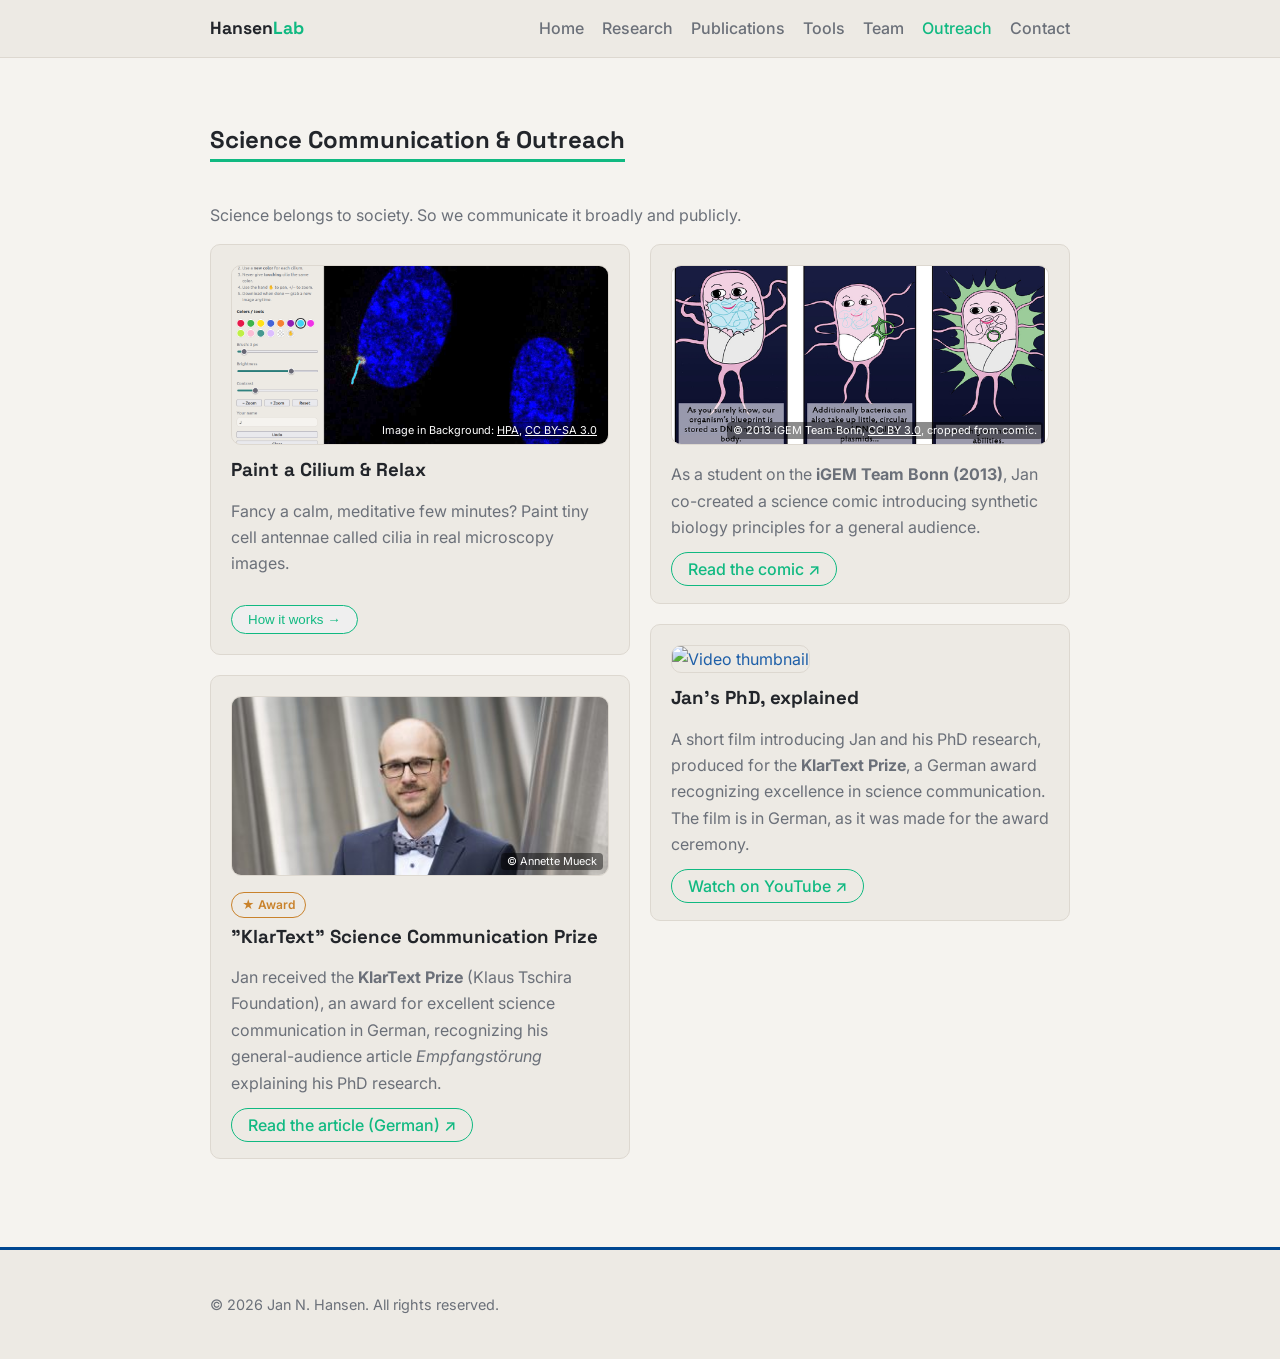
==== outreach.html @ 6ddb0f62 "First Commit" ====
<!DOCTYPE html>
<html lang="en">
<head>
  <meta charset="UTF-8">
  <meta name="viewport" content="width=device-width, initial-scale=1.0">
  <title>Outreach — Hansen Lab</title>
  <link rel="preconnect" href="https://fonts.googleapis.com">
  <link href="https://fonts.googleapis.com/css2?family=Inter:wght@400;500;700&family=Space+Grotesk:wght@500;700&display=swap" rel="stylesheet">
  <link rel="stylesheet" href="style.css">
</head>
<body data-page="outreach">

  <!-- NAV bar -->
  <div id="nav-placeholder"></div>

  <section>
    <div class="container">
      <h2>Science Communication &amp; Outreach</h2>
      <p style="color:var(--muted); max-width:700px;">
        Science belongs to society. So we communicate it broadly and publicly.
      </p>

      <div class="outreach-grid">

	<!-- ===== TILE: Paint the Cilia game ===== -->
	<div class="card outreach-card">
	  <figure class="thumb-figure">
	    <img class="thumb" src="images/outreach/paint_cilium_thumb.png"
		 alt="Screenshot of the Paint the Cilia game with cilia painted in different colors">
	    <figcaption class="photo-credit">
	      Image in Background: <a href="https://www.proteinatlas.org/" target="_blank">HPA</a>,
	      <a href="https://creativecommons.org/licenses/by-sa/3.0/" target="_blank">CC BY-SA 3.0</a>
	    </figcaption>
	  </figure>
	  <h3>Paint a Cilium &amp; Relax</h3>
          <p>
            Fancy a calm, meditative few minutes? Paint tiny cell antennae called cilia in real
            microscopy images.
          </p>
	  <button class="btn" onclick="document.getElementById('modal-game').showModal()">How it works →</button>
	</div>

        <!-- ===== TILE: KlarText Prize (article) ===== -->
        <div class="card outreach-card">
          <figure class="thumb-figure">
            <a href="https://klartext-preis.de/preistraeger/dr-jan-niklas-hansen/" target="_blank">
                <img class="thumb" src="images/outreach/klartext_photo_copyright-Annette-Mueck.jpg"
                    alt="Portrait at the KlarText Prize ceremony"
                    style="object-position: center 20%;">
            </a>
            <figcaption class="photo-credit">&copy; Annette Mueck</figcaption>
          </figure>
          <span class="award-badge">★ Award</span>
          <h3>"KlarText" Science Communication Prize</h3>
          <p>
            Jan received the <b>KlarText Prize</b> (Klaus Tschira Foundation), an award for 
            excellent science communication in German, recognizing his general-audience article
            <i>Empfangstörung</i> explaining his PhD research.
          </p>
          <a class="btn" href="https://klartext-preis.de/meldungen/empfangsstoerung/" target="_blank">Read the article (German) ↗</a>
        </div>
        
        <!-- ===== TILE: Science Comic ===== -->
        <div class="card outreach-card">
          <figure class="thumb-figure">            
            <a href="https://2013.igem.org/Team:Bonn/HP/comic" target="_blank">
                <img class="thumb" src="images/outreach/igem_comic_thumb_iGEMTeamBonn2013.png"
                    alt="Panel from the synthetic-biology science comic">
            </a>
            <figcaption class="photo-credit">
              &copy; 2013 iGEM Team Bonn,
              <a href="https://creativecommons.org/licenses/by/3.0/" target="_blank">CC BY 3.0</a>, cropped from comic.
            </figcaption>
          </figure>
          <p>
            As a student on the <b>iGEM Team Bonn (2013)</b>, Jan co-created a science comic introducing
            synthetic biology principles for a general audience.
          </p>
          <a class="btn" href="https://2013.igem.org/Team:Bonn/HP/comic" target="_blank">Read the comic ↗</a>
        </div>

        <!-- ===== TILE: KlarText intro video ===== -->
        <div class="card outreach-card">
            <a href="https://www.youtube.com/watch?v=p9mUuIWWD0o" target="_blank">
                <img class="thumb" src="https://img.youtube.com/vi/p9mUuIWWD0o/hqdefault.jpg" alt="Video thumbnail">
            </a>
            <h3>Jan's PhD, explained</h3>
            <p>
            A short film introducing Jan and his PhD research, produced for the
            <b>KlarText Prize</b>, a German award recognizing excellence in science communication.
            The film is in German, as it was made for the award ceremony.
            </p>
            <a class="btn" href="https://www.youtube.com/watch?v=p9mUuIWWD0o" target="_blank">Watch on YouTube ↗</a>
        </div>

        


      </div>
    </div>
  </section>
  
  <!-- ===== MODALS ===== -->  
  
  <dialog class="tool-modal" id="modal-game">
    <button class="modal-close" onclick="this.closest('dialog').close()" aria-label="Close">&times;</button>
    <div class="modal-body">
      <div class="modal-header"><h3 style="margin:0;">🎨 Paint a Cilium</h3></div>

      <figure style="margin:14px 0;">
        <img class="figure" src="images/outreach/paint_cilium_thumb.png"
             alt="Screenshot of the Paint the Cilia game with cilia painted in different colors">
        <figcaption style="font-size:0.8rem; color:var(--muted); margin-top:6px;">
          Microscopy image from the
          <a href="https://www.proteinatlas.org/" target="_blank">Human Protein Atlas</a>,
          licensed under <a href="https://creativecommons.org/licenses/by-sa/3.0/" target="_blank">CC&nbsp;BY-SA&nbsp;3.0</a>;
          cilia data from
          <a href="https://doi.org/10.1016/j.cell.2025.08.039" target="_blank">Hansen et&nbsp;al., <i>Cell</i> 2025</a>
          (<a href="http://creativecommons.org/licenses/by/4.0/" target="_blank">CC&nbsp;BY&nbsp;4.0</a>).
        </figcaption>
      </figure>
      
      <p>
        Take a relaxing moment. You'll see microscopy images of <b>primary cilia</b> —
        tiny antenna-like organelles on cells. Cilia are visible in <b>red</b>; the
        <b>basal body</b> — the structure anchoring the cilium to the cell — is
        <b>yellow</b>; the cell <b>nucleus</b> is <b>blue</b>.
      </p>
      
      <p>
        Do scientists really do this? Yes, they do! Many AI models to detect subcellular
        structures have been trained by scientists marking structures in real microscopy
        images.
      </p>
      
      <p style="color:var(--muted); font-size:0.95rem;"><b>How to play:</b></p>
      <ol style="color:var(--muted); font-size:0.95rem; line-height:1.6;">
        <li>Pick a color and <b>paint over one cilium</b>.</li>
        <li>Use a <b>different color</b> for each separate cilium.</li>
        <li>Golden rule: <b>never give two touching cilia the same color</b>.</li>
        <li>Feedback: At the top of the image, our app gives you <b>feedback</b> on whether you hit a signal-intense region = you hit a cilium.</li>
        <li>If needed, adjust brightness/contrast to see faint cilia; use the eraser or undo to fix mistakes.</li>
        <li>You can <b>download your annotation</b> and share it with us (if you like) or train your own AI model with it.</li>
        <li>Load a new image any time.</li>
      </ol>
      <p style="color:var(--muted); font-size:0.85rem;">No experience needed — every contribution helps!</p>
      <div class="links">
        <a href="game.html">Start painting →</a>
      </div>
    </div>
  </dialog>
  
  <!-- ===== FOOTER ===== -->  
  <div id="footer-placeholder"></div>
  
  
  <!-- Add modal -->
  <script>
    document.querySelectorAll('dialog.tool-modal').forEach(function (d) {
      d.addEventListener('click', function (e) { if (e.target === d) d.close(); });
    });
  </script>
  
  <!-- Add nav and footer -->
  <script>
    // Measure the real nav height and store it as a CSS variable
    function setNavHeight() {
      const nav = document.querySelector('nav');
      if (nav) {
        document.documentElement.style.setProperty('--nav-height', nav.offsetHeight + 'px');
      }
    }
    
    // Header
    fetch('nav.html')
      .then(r => r.text())
      .then(html => {
        const placeholder = document.getElementById('nav-placeholder');
        placeholder.outerHTML = html;   // replaces the div with the nav directly

        // highlight active page
        const page = document.body.dataset.page;
        const link = document.querySelector('[data-nav="' + page + '"]');
        if (link) link.classList.add('active');

        // measure nav height (after nav is in the DOM)
        setNavHeight();
        window.addEventListener('resize', setNavHeight);
      });

    // FOOTER
    fetch('footer.html')
      .then(r => r.text())
      .then(html => {
        const ph = document.getElementById('footer-placeholder');
        ph.outerHTML = html;
      });
  </script>
  
</body>
</html>
---- style.css ----
/* =========================================================
   GLOBAL STYLES — edit variables below to recolor the site
   ========================================================= */
:root {
  --bg: #F5F3EF;            /* warm off-white (soft, not pure white) */
  --surface: #EDEAE4;       /* cards sit slightly brighter than bg */
  --border: #DDD8D0;        /* subtle warm borders */
  --text: #22252A;          /* near-anthracite text (was the old bg) */
  --muted: #6B7079;         /* muted gray */
  --accent: #10B981;        /* slightly deeper green for contrast on light bg */
  --accent-warm: #C9822B;   /* deeper amber so it's readable on light */
  --kth-blue: #1E5FA8;      /* KTH-family blue, darkened for light-mode links */
  --kth-blue-true: #004791; /* official KTH blue (footer strip) */

  --maxwidth: 900px;
  --radius: 10px;

  --nav-height: 56px;
}

/* ---------- Base ---------- */
* { box-sizing: border-box; }
body {
  margin: 0;
  background: var(--bg);
  color: var(--text);
  font-family: "Inter", system-ui, sans-serif;
  line-height: 1.65;
}
h1, h2, h3 { font-family: "Space Grotesk", "Inter", sans-serif; line-height: 1.2; }
a { color: var(--kth-blue); text-decoration: none; }
a:hover { text-decoration: underline; }

.container { max-width: var(--maxwidth); margin: 0 auto; padding: 0 20px; }

/* ---------- Nav bar (shared across all pages) ---------- */
nav {
  border-bottom: 1px solid var(--border);
  background: var(--surface);
  position: sticky; top: 0; z-index: 10;
}
nav .container {
  display: flex; align-items: center; justify-content: space-between;
  padding-top: 14px; padding-bottom: 14px; flex-wrap: wrap;
}
nav a.brand { font-family: "Space Grotesk", sans-serif; font-weight: 700; font-size: 1.1rem; color: var(--text); }
nav a.brand:hover { color: var(--text)}   /* no decoration on hover */
nav a.brand span { color: var(--accent); }           /* colored accent in lab name */
nav ul { list-style: none; display: flex; gap: 18px; margin: 0; padding: 0; flex-wrap: wrap; }
nav a { color: var(--muted); font-weight: 500; }
nav a:hover, nav a.active { color: var(--accent); text-decoration: none; }


/* ---------- Section spacing ---------- */
section { padding: 48px 0; }
section h2 {
  display: inline-block;
  border-bottom: 3px solid var(--accent);           /* green underline accent */
  padding-bottom: 4px; margin-bottom: 24px;
}

/* ---------- Hero (home) ---------- */
.hero { padding: 72px 0 40px; }
.hero h1 { font-size: 2.6rem; margin: 0 0 10px; }
.hero .tagline { color: var(--muted); font-size: 1.2rem; max-width: 620px; }

/* ---------- Recruiting / opening banner (amber) ---------- */
.banner {
  background: rgba(232,176,75,0.12);
  border: 1px solid var(--accent-warm);
  color: var(--accent-warm);
  border-radius: var(--radius);
  padding: 14px 18px; margin: 24px 0; font-weight: 500;
}

/* ---------- Cards (news, tools, people) ---------- */
.card {
  background: var(--surface);
  border: 1px solid var(--border);
  border-radius: var(--radius);
  padding: 20px; margin-bottom: 18px;
}
.card h3 { margin-top: 0; }

.grid { display: grid; grid-template-columns: repeat(auto-fill, minmax(260px, 1fr)); gap: 18px; }

/* ---------- Keyword tags/chips ---------- */
.tag {
  display: inline-block; font-size: 0.8rem; color: var(--accent);
  border: 1px solid var(--accent); border-radius: 999px;
  padding: 2px 10px; margin: 2px 4px 2px 0;
}

/* ---------- Publications list ---------- */
.pub-year { color: var(--accent); font-family: "Space Grotesk", sans-serif; margin-top: 28px; }
.pub {
  padding: 12px 0; border-bottom: 1px solid var(--border);
}
.pub .authors { color: var(--muted); font-size: 0.95rem; }
.pub .venue { font-style: italic; color: var(--muted); }
.pub b { color: var(--text); }   /* highlight your name in bold */

/* ---------- People ---------- */
.person { display: flex; gap: 18px; align-items: center; }
.person img { width: 96px; height: 96px; border-radius: 50%; object-fit: cover; border: 2px solid var(--accent); }

/* ---------- Images ---------- */
img.figure { max-width: 100%; border-radius: var(--radius); border: 1px solid var(--border); }

/* ---------- Footer ---------- */
footer {
  border-top: 3px solid var(--kth-blue-true);   /* KTH affiliation strip */
  background: var(--surface);
  color: var(--muted);
  padding: 28px 0; margin-top: 40px; font-size: 0.9rem;
  position: relative; z-index: 2;
}

/* ---------- Responsive ---------- */
@media (max-width: 600px) {
  .hero h1 { font-size: 2rem; }
  .person { flex-direction: column; text-align: center; }
}

/* ---------- Links ---------- */
.person .links { margin-top: 8px; }
.person .links a {
  display: inline-block; margin-right: 10px; font-size: 0.9rem;
  border: 1px solid var(--kth-blue); color: var(--kth-blue);
  border-radius: 999px; padding: 3px 12px;
}
.person .links a:hover { background: var(--kth-blue); color: #fff; text-decoration: none; }

/* ORCID iD display (per ORCID iD Display Guidelines) */
.orcid-id a,
.orcid-id img {
  border: none !important;
  border-radius: 0 !important;
  outline: none !important;
  box-shadow: none !important;
  background: none !important;
  width: auto;
  padding: 0;
}
.orcid-id img { width: 16px !important; height: 16px !important; }
.orcid-id a:hover { border: none; background: none; }

/* =========================================================
   BACKGROUND CAROUSEL
   Captions live INSIDE .carousel; dots + scroll-hint live
   inside .hero-spacer. The gradient is on the carousel so
   captions can sit above it, and the spacer is transparent
   + pointer-events:none so the carousel shows through.
   ========================================================= */
.carousel {
  position: fixed;
  inset: 0;
  height: 100vh;
  overflow: hidden;
  z-index: 0;                 /* behind hero-spacer + content */
}

/* Slides stack and cross-fade */
.carousel .slide {
  position: absolute; inset: 0;
  opacity: 0;
  transition: opacity 1s ease;
  z-index: 1;
}
.carousel .slide.active { opacity: 1; z-index: 2; }

/* Default image: fill and crop */
.carousel .slide img {
  width: 100%; height: 100%;
  object-fit: cover;
  display: block;
}


/* Default video: fill and crop (same as images) */
.carousel .slide video {
  position: absolute;
  top: 0; left: 0;
  width: 100%;
  height: 100%;
  object-fit: cover;
  object-position: center center;
  display: block;
}

/* CONTAIN modifier: full HEIGHT visible, black bars left/right */
.carousel .slide.contain {
  background: #000;
  display: flex;
  align-items: center;
  justify-content: center;    /* center image; black bars on sides */
}
.carousel .slide.contain img {
  height: 100%;               /* always fill full height */
  width: auto;                /* width follows aspect ratio */
  max-width: none;            /* allow narrower-than-slide (bars on sides) */
  object-fit: contain;
}

/* CONTAIN modifier for video too */
.carousel .slide.contain video {
  height: 100%;
  width: auto;
  max-width: none;
  object-fit: contain;
}

/* Readability gradient — INSIDE the carousel, above images, below caption.
   (Moved here from .hero-spacer so it no longer covers the captions.) */
.carousel::after {
  content: "";
  position: absolute; inset: 0;
  background: linear-gradient(to bottom, rgba(0,0,0,0) 55%, rgba(0,0,0,0.5) 100%);
  z-index: 3;                 /* above slide images */
  pointer-events: none;       /* never blocks clicks */
}

/* Caption — bottom-left, ABOVE the gradient so it is visible */
.carousel .caption {
  position: absolute;
  left: 0; bottom: 10px;     /* sits above the tagline/dots/arrow area */
  z-index: 4;                 /* above gradient (3) */
  max-width: 70%;
  background: rgba(34,37,42,0.7);
  color: #fff;
  font-size: 0.85rem;
  padding: 8px 14px;
  border-top-right-radius: var(--radius);
  border-bottom-right-radius: var(--radius);
  pointer-events: auto;       /* caption links clickable */
}
.carousel .caption a { color: #fff; text-decoration: underline; }
.carousel .caption a:hover { color: var(--accent); }

/* Only the active slide's caption shows */
.carousel .slide:not(.active) .caption { display: none; }

/* =========================================================
   CAROUSEL HERO SPACER (title + dots + scroll arrow)
   Transparent and click-through so the carousel (with its
   captions) shows underneath; individual children re-enable
   pointer events where needed.
   ========================================================= */
.hero-spacer {
  position: relative;
  z-index: 1;                 /* above carousel (0), below content-panel (2) */
  height: calc(100vh - 56px); 
  display: flex; flex-direction: column; justify-content: flex-end;
  padding-bottom: 40px;
  pointer-events: none;       /* let clicks pass through to carousel captions */
  /* NOTE: gradient intentionally removed — it now lives on .carousel::after */
}
.hero-spacer .container { pointer-events: none; }
.hero-spacer h1 {
  color: #fff; font-size: 3rem; margin: 0 0 10px;
  pointer-events: auto;
}
.hero-spacer .tagline {
  color: #f0f0f0; font-size: 1.25rem; max-width: 620px;
  pointer-events: auto;
}

/* Dots (inside the spacer) — re-enable clicks */
.carousel-dots {
  position: relative;
  z-index: 3;
  text-align: center;
  margin-top: 20px;
  pointer-events: auto;
}
.carousel-dots button {
  width: 10px; height: 10px; border-radius: 50%; border: none;
  margin: 0 4px; padding: 0; cursor: pointer;
  background: rgba(255,255,255,0.5);
}
.carousel-dots button.active { background: var(--accent); }

/* Scroll-down arrow (inside the spacer) */
.scroll-hint {
  text-align: center;
  margin-top: 14px;
  pointer-events: auto;
}
.scroll-hint .chevron {
  display: block; margin: 0 auto;
  width: 22px; height: 22px;
  border-right: 2px solid var(--accent);
  border-bottom: 2px solid var(--accent);
  transform: rotate(45deg);
  animation: bounce 1.8s infinite;
}
@keyframes bounce {
  0%, 100% { transform: rotate(45deg) translate(0, 0); }
  50%      { transform: rotate(45deg) translate(4px, 4px); }
}

/* =========================================================
   CAROUSEL CONTENT PANEL (scrolls over carousel)
   ========================================================= */
.content-panel {
  position: relative;
  z-index: 2;
  background: var(--bg);
  box-shadow: 0 -20px 40px rgba(0,0,0,0.15);
  border-top-left-radius: 24px; border-top-right-radius: 24px;
}

/* =========================================================
   CAROUSEL FOR MOBILE
   ========================================================= */
@media (max-width: 1000px) {
  .carousel { height: 85vh; }

  /* Home page hero spacer */
  body[data-page="home"] .hero-spacer {
    height: calc(85vh - var(--nav-height));
    overflow: hidden;
    justify-content: flex-end;
  }
  body[data-page="home"] .hero-spacer h1 { font-size: 1.6rem; margin-bottom: 8px; }
  body[data-page="home"] .hero-spacer .tagline { font-size: 0.9rem; }
  body[data-page="home"] .hero-spacer .tagline-full { display: none; }
}

/* =========================================================
   TOOLS: full-screen map hero (content scrolls over)
   ========================================================= */

/* Fixed map background — sized by WIDTH, natural aspect ratio */
.map-hero {
  position: fixed;
  top: var(--nav-height); /* not 0 to start below the nav */
  left: 0; right: 0;
  width: 100%;
  z-index: 0;
  overflow: hidden;
  background: var(--bg);
}
.map-hero .map-stack {
  position: relative;
  width: 100%;
}
.map-hero .map-stack img {
  position: absolute; top: 0; left: 0;
  width: 100%; height: auto;      /* full width, natural height */
  display: block;
}
/* Base image is in normal flow so the stack has correct height */
.map-hero .map-stack img.map-base { position: relative; }

/* Dot layers cross-fade through the progression */
.map-hero .map-stack img.map-dots {
  opacity: 0;
  animation-duration: 6s;
  animation-timing-function: ease;
  animation-fill-mode: forwards;
}
.map-hero .map-stack img.dots-1 { animation-name: fadeInOut; animation-delay: 0.6s; }
.map-hero .map-stack img.dots-2 { animation-name: fadeInStay; animation-delay: 2.5s; }
@keyframes fadeInOut  { 0%{opacity:0} 25%{opacity:1} 75%{opacity:1} 100%{opacity:0} }
@keyframes fadeInStay { 0%{opacity:0} 40%{opacity:1} 100%{opacity:1} }

/* ---- Transparent spacer: one screenful, heading at BOTTOM (like home) ---- */
.map-hero-spacer {
  width: 100%;
  aspect-ratio: 2100 / 1420;   /* matches your map image */
  max-height: calc(93vh - var(--nav-height));   /* account for nav, regarding vh: never taller than the screen, reduced from 100 to show white bar */
  margin-top: var(--nav-height);                 /* push spacer content below nav too */
  position: relative; z-index: 1;
  display: flex; flex-direction: column; justify-content: flex-end;
  padding-bottom: 40px;
  background: linear-gradient(to bottom, rgba(0,0,0,0) 25%, rgba(0,0,0,0.45) 100%);
}
.map-hero-spacer h1 {
  color: #fff;
  font-size: 2rem;
  max-width: 820px;
  line-height: 1.3;
  margin: 0 0 20px;
}

/* Scroll-down hint */
.scroll-hint { text-align: center; }
.scroll-hint a { color: #f0f0f0; font-size: 0.95rem; text-decoration: none; }
.scroll-hint a:hover { color: var(--accent); }
.scroll-hint .chevron {
  display: block; margin: 10px auto 0;   /* auto = centered horizontally */
  width: 22px; height: 22px;
  border-right: 2px solid var(--accent); border-bottom: 2px solid var(--accent);
  transform: rotate(45deg); animation: bounce 1.8s infinite;
}
@keyframes bounce {
  0%,100% { transform: rotate(45deg) translate(0,0); }
  50%     { transform: rotate(45deg) translate(4px,4px); }
}

/* Content panel slides up over the map */
.content-panel {
  position: relative; z-index: 2;
  background: var(--bg);
  box-shadow: 0 -20px 40px rgba(0,0,0,0.15);
  border-top-left-radius: 24px; border-top-right-radius: 24px;
}

/* Map legend (dot color key) */
.map-legend {
  position: absolute;
  bottom: 16px; left: 20px;
  z-index: 2;
  display: flex; flex-direction: column; gap: 6px;   /* stacked vertically */
  font-size: 0.9rem; color: #f0f0f0;
}
.map-legend span { display: inline-flex; align-items: center; gap: 7px; }
.map-legend .dot { width: 12px; height: 12px; border-radius: 50%; display: inline-block; }
.map-legend .dot-spermq { background: var(--accent-warm); }  /* orange */
.map-legend .dot-ciliaq { background: var(--accent); }        /* green */

@media (max-width: 700px) {
  /* Tools map hero — scoped to the tools page to avoid conflicts */
  body[data-page="tools"] .map-hero {
    height: auto;                    /* let the map size by width */
    top: var(--nav-height);
  }
  body[data-page="tools"] .map-hero .map-stack img {
    width: 100%;                     /* full WIDTH — whole map visible */
    height: auto;                    /* height follows aspect ratio */
    object-fit: unset;
  }
  body[data-page="tools"] .map-hero-spacer {
    aspect-ratio: 2100 / 1420;       /* keep map aspect ratio */
    height: auto;
    max-height: none;
    margin-top: var(--nav-height);
  }
  body[data-page="tools"] .map-hero-spacer h1 {
    font-size: 1.4rem;               /* smaller heading on mobile */
  }
}

/* =========================================================
   TOOL CARDS (tools grid) + TOOL DETAIL PAGES
   ========================================================= */
.tool-card { text-align: center; display: flex; flex-direction: column; }
.tool-card img.tool-logo {
  width: 100%; max-width: 180px; height: 120px;
  object-fit: contain; margin: 0 auto 14px; display: block;
}
.tool-card h3 { margin: 0 0 8px; }
.tool-card p { color: var(--muted); flex-grow: 1; }
.tool-card .btn {
  display: inline-block; margin-top: 12px;
  border: 1px solid var(--accent); color: var(--accent);
  border-radius: 999px; padding: 6px 16px; font-weight: 500;
}
.tool-card .btn:hover { background: var(--accent); color: #fff; text-decoration: none; }

/* ---- Tool detail page ---- */
.tool-header { display: flex; gap: 24px; align-items: center; flex-wrap: wrap; margin-bottom: 20px; }
.tool-header img { width: 160px; height: 120px; object-fit: contain; }
.citation {
  background: var(--surface); border-left: 4px solid var(--accent);
  padding: 14px 18px; border-radius: 0 var(--radius) var(--radius) 0;
  font-size: 0.95rem; margin: 16px 0;
}
.pub-list { padding-left: 20px; }
.pub-list li { margin-bottom: 10px; color: var(--muted); font-size: 0.95rem; }
.pub-list b { color: var(--text); }
details.abstract { margin: 20px 0; }
details.abstract summary {
  cursor: pointer; font-family: "Space Grotesk", sans-serif;
  color: var(--accent); font-weight: 500;
}

/* =========================================================
   EXPANDABLE TOOL CARDS
   ========================================================= */
.tool-card .btn { cursor: pointer; background: none; font-family: inherit; font-size: inherit; }

/* The hidden expandable region */
.tool-details {
  max-height: 0; overflow: hidden;
  transition: max-height 0.4s ease;
  text-align: left;                 /* card is centered; details read better left */
}
.tool-details.open { max-height: 1200px; }   /* large enough to fit content */

.tool-details .inner {
  border-top: 1px solid var(--border);
  margin-top: 16px; padding-top: 16px;
}
.tool-details img.figure { margin: 12px 0; }
.tool-details .links { margin: 12px 0; }
.tool-details .links a {
  display: inline-block; margin-right: 12px;
  border: 1px solid var(--kth-blue); color: var(--kth-blue);
  border-radius: 999px; padding: 4px 14px; font-size: 0.9rem;
}
.tool-details .links a:hover { background: var(--kth-blue); color: #fff; text-decoration: none; }

/* Full-width tool card layout */
.tools-grid .tool-card { text-align: left; }
.tools-grid .tool-card img.tool-logo {
  max-width: 140px; height: 90px; margin: 0 0 4px 0;   /* logo left-aligned, smaller */
}
.tools-grid .tool-card h3 { margin: 4px 0; }
.tools-grid .tool-card .btn { align-self: flex-start; }  /* button hugs left */

/* =========================================================
   TOOL MODAL (native <dialog>)
   ========================================================= */
dialog.tool-modal {
  position: fixed;                 /* pin to viewport */
  top: 50%; left: 50%;
  transform: translate(-50%, -50%);
  margin: 0;                       /* override default margin:auto */
  border: none;
  border-radius: var(--radius);
  padding: 0;
  max-width: 680px;
  width: 92%;
  max-height: 85vh;               /* so tall modals scroll internally, not the page */
  overflow: auto;                 /* scroll inside the modal if content is long */
  background: var(--surface);
  color: var(--text);
  box-shadow: 0 20px 60px rgba(0,0,0,0.35);
}
/* The dimmed, slightly blurred backdrop */
dialog.tool-modal::backdrop {
  background: rgba(20,22,26,0.55);
  backdrop-filter: blur(3px);           /* transparency + blur; ignored gracefully if unsupported */
}
.tool-modal .modal-body { padding: 28px; }
.tool-modal .modal-header { display: flex; gap: 18px; align-items: center; margin-bottom: 14px; }
.tool-modal .modal-header img { width: 160px; height: 100px; object-fit: contain; }
.tool-modal .modal-header h3 { margin: 0; }
.tool-modal img.figure { margin: 14px 0; }
.tool-modal .links { margin: 14px 0; }
.tool-modal .links a {
  display: inline-block; margin-right: 12px;
  border: 1px solid var(--kth-blue); color: var(--kth-blue);
  border-radius: 999px; padding: 5px 16px; font-size: 0.9rem;
}
.tool-modal .links a:hover { background: var(--kth-blue); color: #fff; text-decoration: none; }

/* Close button */
.tool-modal .modal-close {
  position: absolute; top: 12px; right: 14px;
  border: none; background: none; cursor: pointer;
  font-size: 1.6rem; line-height: 1; color: var(--muted);
}
.tool-modal .modal-close:hover { color: var(--text); }
.tool-modal { position: relative; }  /* anchor for close button */
.tool-modal figure { margin: 14px 0; padding: 0; }

/* =========================================================
   PUBLICATIONS PAGE
   ========================================================= */
.scholar-btn {
  display: inline-block; margin: 4px 0 8px;
  border: 1px solid var(--accent); color: var(--accent);
  border-radius: 999px; padding: 8px 20px; font-weight: 500;
}
.scholar-btn:hover { background: var(--accent); color: #fff; text-decoration: none; }

.pub-num { color: var(--muted); font-weight: 500; }        /* the [40] index */
.pub .self { color: var(--text); text-decoration: underline; text-underline-offset: 2px; }       /* your name */
.pub-note {                                                 /* your commentary */
  background: rgba(52,211,153,0.08);
  border-left: 3px solid var(--accent);
  padding: 8px 14px; margin: 8px 0 4px;
  font-size: 0.9rem; color: var(--muted); border-radius: 0 var(--radius) var(--radius) 0;
}
.subsection { color: var(--accent-warm); font-family: "Space Grotesk", sans-serif; margin-top: 40px; }

/* =========================================================
   FEATURED / HIGHLIGHTED PUBLICATIONS
   ========================================================= */
.pub.featured {
  background: var(--surface);
  border-left: 4px solid var(--accent);   /* green accent bar */
  border-radius: 0 var(--radius) var(--radius) 0;
  padding: 14px 16px;
  margin: 10px 0;
}
.pub.featured .feat-tag {
  display: inline-block;
  font-size: 0.72rem; font-weight: 600; letter-spacing: 0.04em;
  text-transform: uppercase;
  color: var(--accent);
  border: 1px solid var(--accent);
  border-radius: 999px; padding: 1px 8px; margin-right: 8px;
}
.pub.featured .pub-note { background: rgba(16,185,129,0.08); border-left-color: var(--accent); }

/* =========================================================
   OUTREACH — masonry-style flowing columns
   ========================================================= */
.outreach-grid {
  column-count: 2;           /* two columns on wider screens */
  column-gap: 20px;
}
.outreach-grid .outreach-card {
  break-inside: avoid;       /* don't split a tile across columns */
  margin-bottom: 20px;
  display: block;            /* override the flex column from before */
  width: 100%;
}

/* Collapse to a single column on narrow screens */
@media (max-width: 640px) {
  .outreach-grid { column-count: 1; }
}

.outreach-card { display: flex; flex-direction: column; }
.outreach-card .thumb {
  width: 100%; height: 180px; object-fit: cover;
  border-radius: var(--radius); border: 1px solid var(--border);
  margin-bottom: 14px;
}
.outreach-card h3 { margin: 0 0 8px; }
.outreach-card p { color: var(--muted); flex-grow: 1; }
.outreach-card .btn {
  align-self: flex-start; margin-top: 12px;
  border: 1px solid var(--accent); color: var(--accent);
  border-radius: 999px; padding: 6px 16px; font-weight: 500;
}
.outreach-card .btn:hover { background: var(--accent); color: #fff; text-decoration: none; }

/* Award badge accent */
.award-badge {
  display: inline-block; font-size: 0.75rem; font-weight: 600;
  color: var(--accent-warm); border: 1px solid var(--accent-warm);
  border-radius: 999px; padding: 2px 10px; margin-bottom: 8px;
}

/* Photo credit overlaid in bottom-right corner of the image */
.thumb-figure {
  margin: 0 0 14px;
  position: relative;
  line-height: 0;              /* removes the gap under the image */
}
.thumb-figure .thumb { margin-bottom: 0; }   /* override the default thumb margin */
.thumb.portrait { object-position: center top; }

.photo-credit {
  position: absolute;
  bottom: 6px; right: 6px;
  font-size: 0.68rem;
  color: #fff;
  background: rgba(0,0,0,0.45);
  padding: 2px 6px;
  border-radius: 4px;
  line-height: 1.2;
}
.photo-credit a { color: #fff; text-decoration: underline; }
.photo-credit a:hover { color: var(--accent); }

/* =========================================================
   PEOPLE PAGE — philosophy, join us, team
   ========================================================= */
.approach-block {
  max-width: 760px;
  margin-bottom: 12px;
}
.approach-block p { font-size: 1.05rem; }

.join-box {
  background: rgba(16,185,129,0.06);
  border: 1px solid var(--accent);
  border-radius: var(--radius);
  padding: 22px 24px;
  margin: 8px 0 12px;
}
.join-box h3 { margin-top: 0; }
.join-box ul { margin: 10px 0; padding-left: 20px; }
.join-box li { margin-bottom: 6px; }

.get-in-touch {
  border-left: 4px solid var(--accent-warm);
  padding: 12px 18px; margin-top: 8px;
  color: var(--muted);
}

/* Values grid on People page */
.values-grid {
  display: grid;
  grid-template-columns: repeat(auto-fill, minmax(260px, 1fr));
  gap: 18px;
  margin-top: 16px;
}
.value {
  background: var(--surface);
  border: 1px solid var(--border);
  border-left: 3px solid var(--accent);
  border-radius: var(--radius);
  padding: 16px 18px;
}
.value h4 {
  margin: 0 0 6px;
  font-family: "Space Grotesk", sans-serif;
  color: var(--text);
}
.value p { margin: 0; color: var(--muted); font-size: 0.95rem; }

/* =========================================================
   PEOPLE CARDS (image-forward, click to expand modal)
   ========================================================= */
.people-grid {
  display: grid;
  grid-template-columns: repeat(2, 1fr);
  gap: 20px;
  margin-top: 16px;
}
@media (max-width: 640px) {
  .people-grid { grid-template-columns: 1fr; }
}

/* Image-forward card */
.person-card {
  position: relative;
  border-radius: var(--radius);
  overflow: hidden;
  cursor: pointer;
  border: 1px solid var(--border);
  aspect-ratio: 1 / 1;               /* portrait card shape */
  background: var(--surface);
}
.person-card img {
  width: 100%; height: 100%;
  object-fit: cover; display: block;
  transition: transform 0.3s ease;
}
.person-card:hover img { transform: scale(1.04); }

/* Name/role overlay at the bottom */
.person-card .overlay {
  position: absolute; left: 0; right: 0; bottom: 0;
  padding: 16px 16px 14px;
  background: linear-gradient(to top, rgba(0,0,0,0.75) 0%, rgba(0,0,0,0) 100%);
  color: #fff;
}
.person-card .overlay h3 { margin: 0; font-size: 1.15rem; color: #fff; }
.person-card .overlay .role { font-size: 0.9rem; color: #e0e0e0; }

/* "click to expand" hint */
.person-card .expand-hint {
  position: absolute; top: 10px; right: 12px;
  background: rgba(0,0,0,0.45); color: #fff;
  font-size: 0.75rem; padding: 3px 8px; border-radius: 999px;
  opacity: 0; transition: opacity 0.2s;
}
.person-card:hover .expand-hint { opacity: 1; }

/* ---- Person modal (reuses dialog pattern) ---- */
dialog.person-modal {
  position: fixed; top: 50%; left: 50%;
  transform: translate(-50%, -50%); margin: 0;
  border: none; border-radius: var(--radius); padding: 0;
  max-width: 620px; width: 92%; max-height: 85vh; overflow: auto;
  background: var(--surface); color: var(--text);
  box-shadow: 0 20px 60px rgba(0,0,0,0.35);
}
dialog.person-modal::backdrop { background: rgba(20,22,26,0.55); backdrop-filter: blur(3px); }
.person-modal .modal-body { padding: 0; }
.person-modal .modal-photo { width: 100%; aspect-ratio: 1 / 1; max-height: 360px; object-fit: cover; display: block; }
.person-modal .modal-content { padding: 24px 28px 28px; position: relative; }
.person-modal h3 { margin: 0 0 4px; }
.person-modal .role { color: var(--muted); margin-bottom: 14px; }
.person-modal .modal-close {
  position: absolute; top: 10px; right: 14px;
  border: none; background: rgba(0,0,0,0.5); color: #fff; cursor: pointer;
  font-size: 1.4rem; line-height: 1; width: 34px; height: 34px; border-radius: 50%;
}
.person-modal .modal-close:hover { background: rgba(0,0,0,0.75); }

/* "This could be you" recruitment card */
.person-card.join-card {
  display: flex; align-items: center; justify-content: center;
  text-align: center;
  background: rgba(16,185,129,0.06);
  border: 2px dashed var(--accent);
  cursor: pointer;
}
.person-card.join-card:hover { background: rgba(16,185,129,0.12); }
.person-card.join-card .join-inner { padding: 20px; }
.person-card.join-card .plus {
  font-size: 2.4rem; color: var(--accent); line-height: 1; margin-bottom: 8px;
}
.person-card.join-card h3 { color: var(--text); margin: 0 0 6px; font-size: 1.15rem; }
.person-card.join-card p { color: var(--muted); font-size: 0.9rem; margin: 0; }

/* =========================================================
   GAME (Paint the Cilia)
   ========================================================= */
body[data-page="game"] {
  display: flex;
  flex-direction: column;
  height: 100vh;        /* was min-height: 100vh — now EXACTLY the viewport */
  margin: 0;
  overflow: hidden;     /* prevent page scroll; canvas area handles its own */
}

/* Wrapper: vertical stack (layout row on top, bottom bar below) */
.game-wrap {
  display: flex;
  flex-direction: column;
  flex: 1;              /* fills space below the nav */
  min-height: 0;
}

/* Layout row: sidebar + stage */
.game-layout {
  display: flex;
  gap: 0;
  flex: 1;
  min-height: 0;
}

/* Sidebar */
.game-sidebar {
  width: 300px; flex-shrink: 0; overflow-y: auto;
  padding: 20px; border-right: 1px solid var(--border); background: var(--surface);
}
.game-sidebar h2 { margin-top: 0; }

/* Stage (canvas area) */
.game-stage {
  flex: 1;
  position: relative;
  overflow: hidden;
  background: #000;
}

/* Canvas stack (anchored top-left; positioned via JS transform) */
.canvas-stack {
  position: absolute;
  top: 0; left: 0;
  transform-origin: 0 0;
}
.canvas-stack canvas { display: block; }
#paintCanvas { position: absolute; inset: 0; }

/* Feedback bar overlaying the top of the image (not the sidebar) */
.game-topbar {
  position: absolute;
  top: 0; left: 0; right: 0;
  z-index: 5;                    /* above the canvas */
  min-height: 40px;
  display: flex;
  align-items: center;
  justify-content: center;
  text-align: center;
  padding: 8px 20px;
  /* background: rgba(34,37,42,0.75);   semi-transparent dark, readable over image */
  color: #fff;
  font-size: 0.9rem;
  pointer-events: none;          /* clicks pass through to the canvas */
}
.game-topbar { background: transparent; transition: background 0.2s; }
.game-topbar.has-msg { background: rgba(34,37,42,0.75); }
#paintFeedback { margin: 0; }

/* Credit bar overlaying the bottom of the image */
.game-creditbar {
  position: absolute;
  bottom: 0; left: 0; right: 0;
  z-index: 5;
  padding: 6px 14px;
  background: rgba(34,37,42,0.7);
  color: #ddd;
  font-size: 0.72rem;
  line-height: 1.4;
  pointer-events: auto;
  display: flex;               /* one row */
  align-items: center;
  gap: 8px;
  white-space: nowrap;
}
.game-creditbar #creditNote {
  opacity: 0.85;
  overflow: hidden;
  text-overflow: ellipsis;     /* truncate long URL */
  flex-shrink: 1;              /* URL shrinks first */
  min-width: 0;               /* allow shrinking in flex */
}
.game-creditbar .credit-static {
  flex-shrink: 0;             /* attribution stays fully visible */
}
.game-creditbar a { color: #fff; text-decoration: underline; }
.game-creditbar a:hover { color: var(--accent); }

.game-creditbar { white-space: nowrap; overflow: hidden; text-overflow: ellipsis; }
.game-creditbar #creditNote { opacity: 0.85; }
.game-creditbar .credit-static { margin-left: 8px; }

/* Sidebar widgets */
.instructions { font-size: 0.85rem; color: var(--muted); line-height: 1.5; }
.instructions ol { padding-left: 18px; }
.palette { display: flex; flex-wrap: wrap; gap: 6px; margin: 12px 0; }
.swatch { width: 26px; height: 26px; border-radius: 50%; border: 2px solid #fff; box-shadow: 0 0 0 1px var(--border); cursor: pointer; }
.swatch.active { outline: 3px solid var(--text); outline-offset: 1px; }
.swatch.eraser { background: repeating-conic-gradient(#ccc 0% 25%, #fff 0% 50%) 50% / 10px 10px; }
.swatch.hand { background: #ddd; display:flex; align-items:center; justify-content:center; font-size:14px; }
.ctrl { margin: 10px 0; font-size: 0.85rem; color: var(--muted); }
.ctrl input[type=range] { width: 100%; }
.btn-col { display: flex; flex-direction: column; gap: 8px; margin-top: 14px; }
.btn-col .btn { text-align: center; }
.zoom-row { display: flex; gap: 8px; margin-top: 10px; }
.zoom-row .btn { flex: 1; }

/* Stack on narrow screens */
@media (max-width: 800px) {
  .game-wrap { flex: none; height: auto; }
  .game-layout { flex-direction: column; }
  .game-sidebar { width: auto; border-right: none; border-bottom: 1px solid var(--border); }
  .game-stage { height: 70vh; }
}

/* =========================================================
   RESEARCH HERO (image background, full-width)
   ========================================================= */
.research-hero {
  position: fixed;
  top: 0; left: 0; right: 0;
  width: 100%;
  height: 100vh;
  overflow: hidden;
  z-index: 0;
  background: #000;
  display: flex;              /* center the stack */
  align-items: center;
  justify-content: center;
}
.research-stack {
  position: relative;         /* not absolute — let it size to the image */
  width: 100%;
  display: flex;
  align-items: center;
  justify-content: center;
}
.research-base {
  width: 100%;
  height: auto;
  max-height: 100vh;          /* never taller than viewport */
  display: block;
}

@media (max-width: 1000px) {
  .research-hero { height: 80vh; }
  body[data-page="research"] .hero-spacer {
    height: calc(80vh - var(--nav-height));   /* scoped to research, and nav-adjusted */
  }
}

/* =========================================================
   CONTACT
   ========================================================= */
   
.map-embed {
  margin: 20px 0;
  border-radius: var(--radius);
  overflow: hidden;
  border: 1px solid var(--border);
}
.map-embed iframe { display: block; width: 100%; }
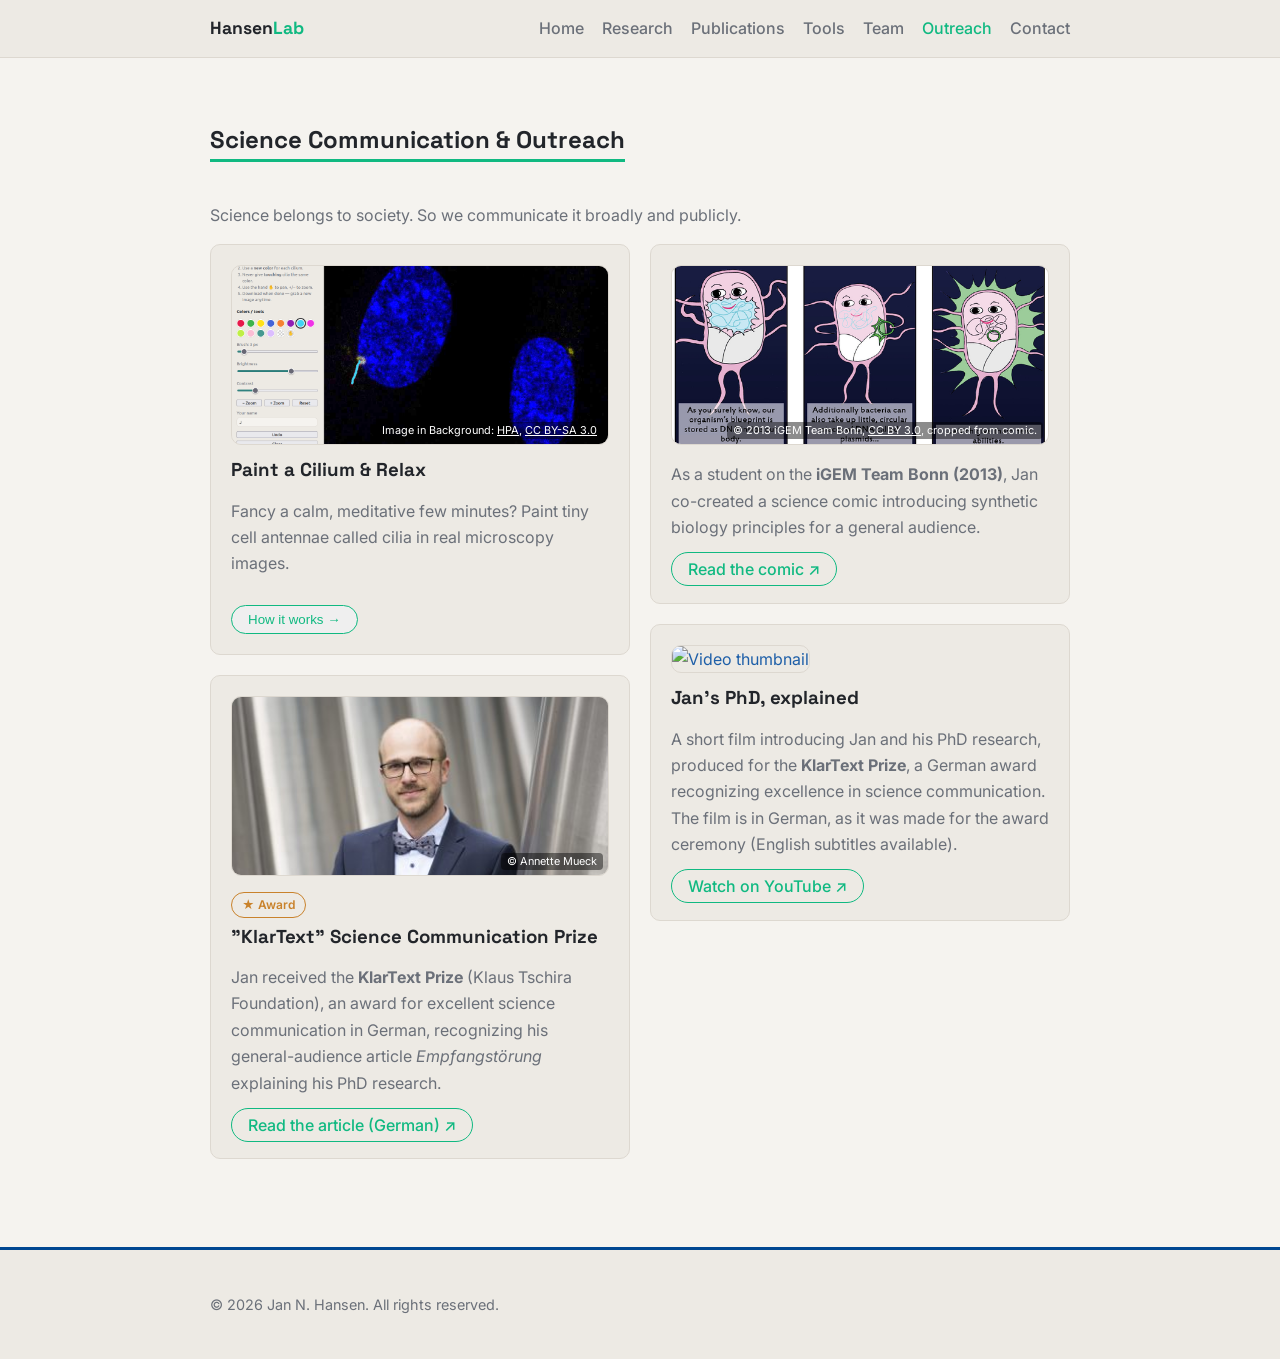
==== commit 7be96ed2: "Add subtitle note" ====
--- a/outreach.html
+++ b/outreach.html
@@ -88,7 +88,7 @@
             <p>
             A short film introducing Jan and his PhD research, produced for the
             <b>KlarText Prize</b>, a German award recognizing excellence in science communication.
-            The film is in German, as it was made for the award ceremony.
+            The film is in German, as it was made for the award ceremony (English subtitles available).
             </p>
             <a class="btn" href="https://www.youtube.com/watch?v=p9mUuIWWD0o" target="_blank">Watch on YouTube ↗</a>
         </div>
